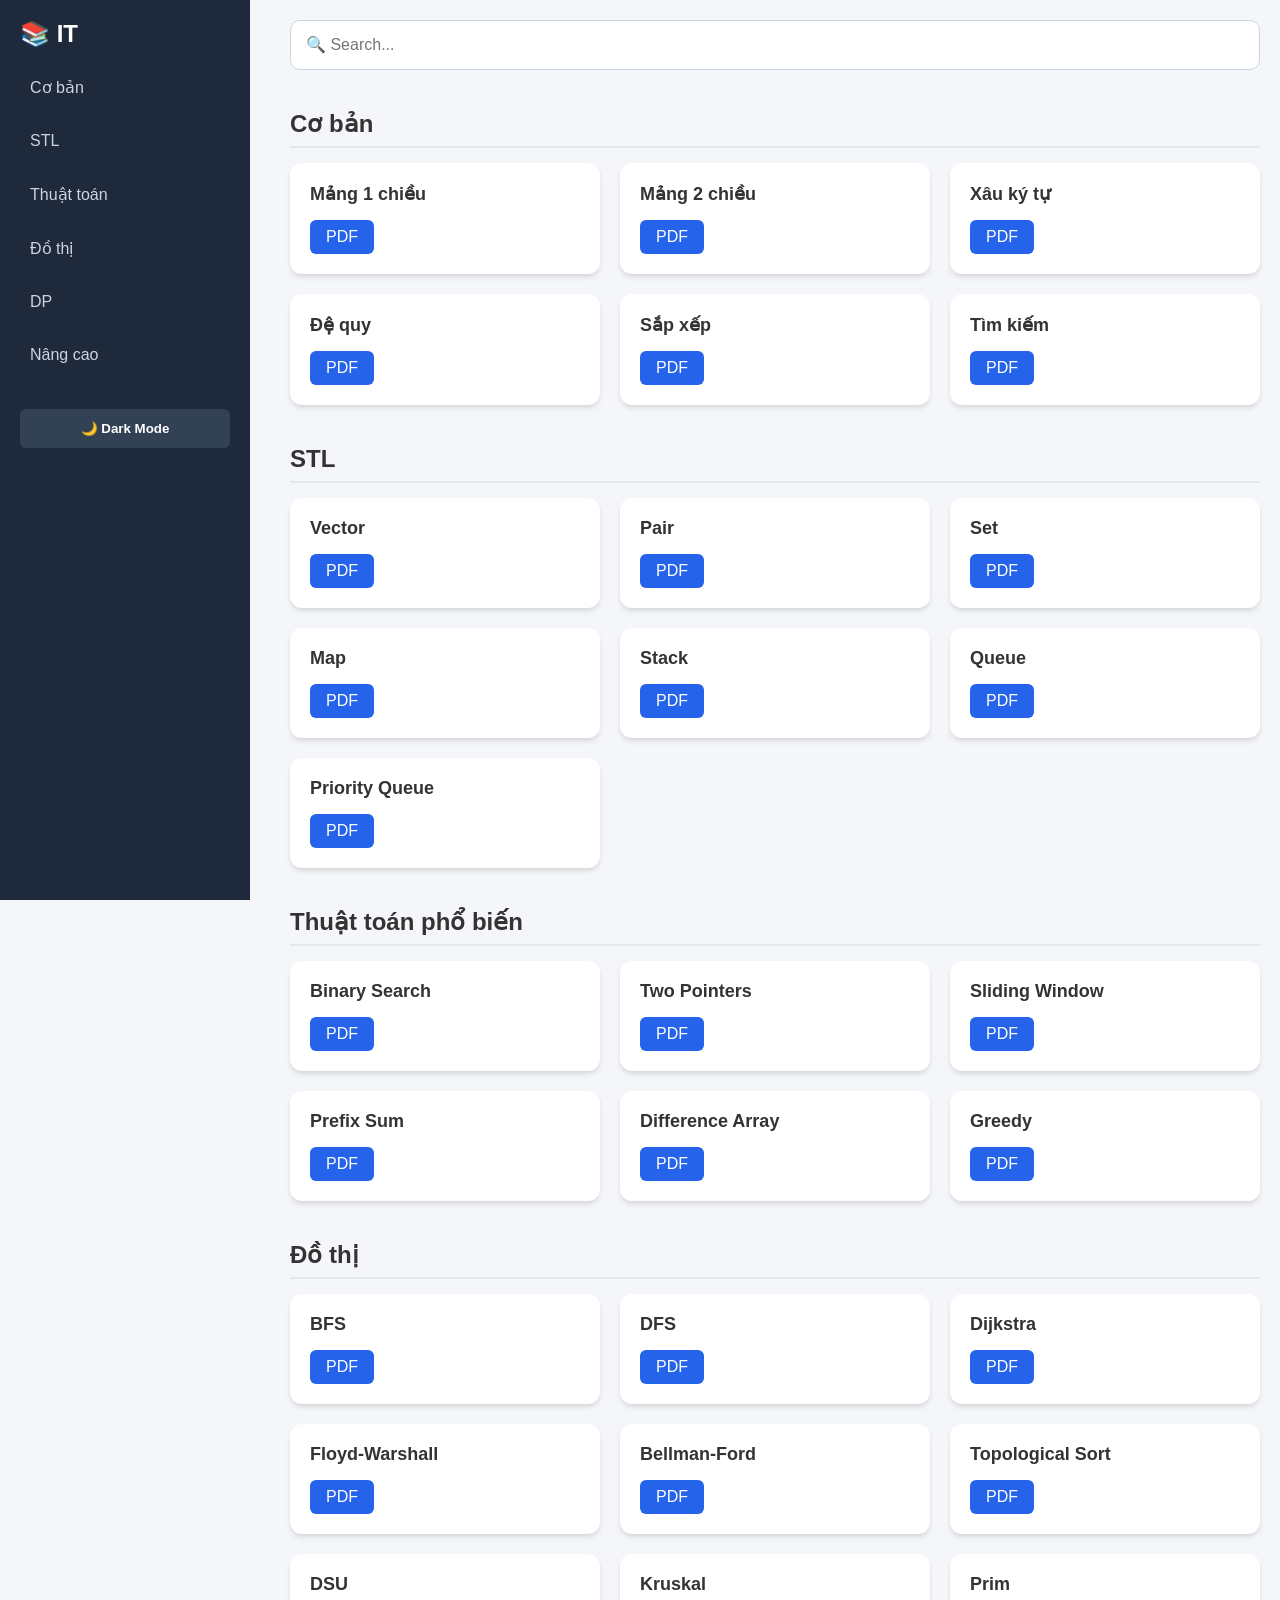
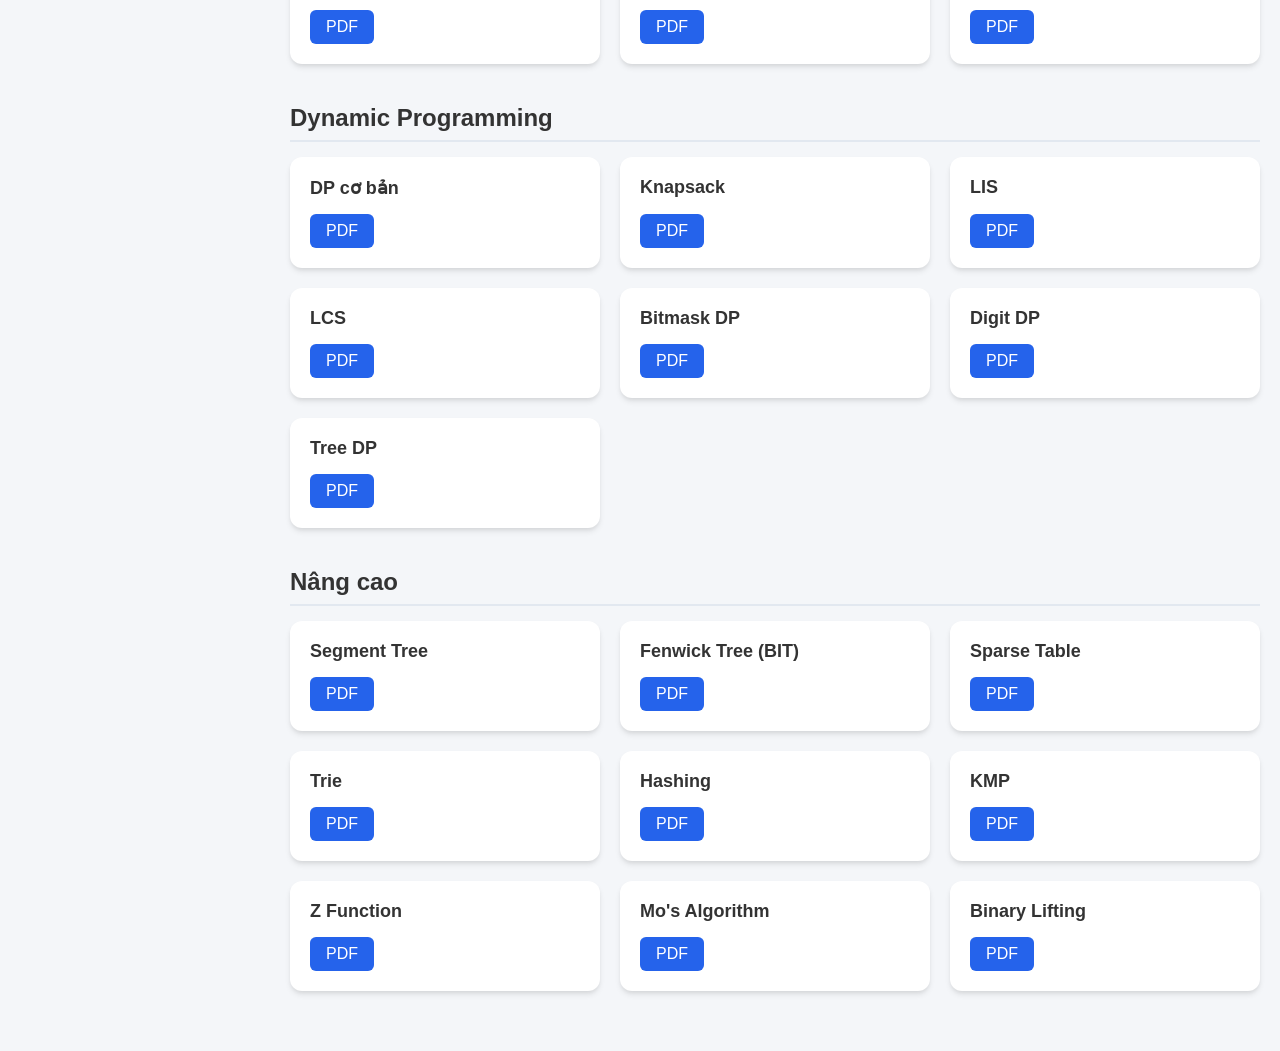
==== index.html @ ba8b143a "Update index.html" ====
<!DOCTYPE html>
<html lang="vi">
<head>
    <meta charset="UTF-8">
    <meta name="viewport" content="width=device-width, initial-scale=1.0">
    <title>IT - Tài liệu học tập</title>
    <!-- Dòng dưới này dùng để kết nối file art.css của bạn vào trang web -->
    <link rel="stylesheet" href="art.css">
</head>
<body>

<div class="sidebar">
    <h2>📚 IT</h2>

    <a href="#basic">Cơ bản</a>
    <a href="#stl">STL</a>
    <a href="#algo">Thuật toán</a>
    <a href="#graph">Đồ thị</a>
    <a href="#dp">DP</a>
    <a href="#advanced">Nâng cao</a>

    <button onclick="toggleTheme()">
        🌙 Dark Mode
    </button>
</div>

<div class="main">

<input
    type="text"
    id="search"
    placeholder="🔍 Search..."
    onkeyup="searchDocs()"
>

<p id="counter"></p>

<!-- CƠ BẢN -->
<div class="category" id="basic">
<h2>Cơ bản</h2>

<div class="grid">

<div class="card"><h3>Mảng 1 chiều</h3><a href="#">PDF</a></div>
<div class="card"><h3>Mảng 2 chiều</h3><a href="#">PDF</a></div>
<div class="card"><h3>Xâu ký tự</h3><a href="#">PDF</a></div>
<div class="card"><h3>Đệ quy</h3><a href="#">PDF</a></div>
<div class="card"><h3>Sắp xếp</h3><a href="#">PDF</a></div>
<div class="card"><h3>Tìm kiếm</h3><a href="#">PDF</a></div>

</div>
</div>

<!-- STL -->
<div class="category" id="stl">
<h2>STL</h2>

<div class="grid">

<div class="card"><h3>Vector</h3><a href="#">PDF</a></div>
<div class="card"><h3>Pair</h3><a href="#">PDF</a></div>
<div class="card"><h3>Set</h3><a href="#">PDF</a></div>
<div class="card"><h3>Map</h3><a href="#">PDF</a></div>
<div class="card"><h3>Stack</h3><a href="#">PDF</a></div>
<div class="card"><h3>Queue</h3><a href="#">PDF</a></div>
<div class="card"><h3>Priority Queue</h3><a href="#">PDF</a></div>

</div>
</div>

<!-- THUẬT TOÁN -->
<div class="category" id="algo">
<h2>Thuật toán phổ biến</h2>

<div class="grid">

<div class="card"><h3>Binary Search</h3><a href="#">PDF</a></div>
<div class="card"><h3>Two Pointers</h3><a href="#">PDF</a></div>
<div class="card"><h3>Sliding Window</h3><a href="#">PDF</a></div>
<div class="card"><h3>Prefix Sum</h3><a href="#">PDF</a></div>
<div class="card"><h3>Difference Array</h3><a href="#">PDF</a></div>
<div class="card"><h3>Greedy</h3><a href="#">PDF</a></div>

</div>
</div>

<!-- ĐỒ THỊ -->
<div class="category" id="graph">
<h2>Đồ thị</h2>

<div class="grid">

<div class="card"><h3>BFS</h3><a href="#">PDF</a></div>
<div class="card"><h3>DFS</h3><a href="#">PDF</a></div>
<div class="card"><h3>Dijkstra</h3><a href="#">PDF</a></div>
<div class="card"><h3>Floyd-Warshall</h3><a href="#">PDF</a></div>
<div class="card"><h3>Bellman-Ford</h3><a href="#">PDF</a></div>
<div class="card"><h3>Topological Sort</h3><a href="#">PDF</a></div>
<div class="card"><h3>DSU</h3><a href="#">PDF</a></div>
<div class="card"><h3>Kruskal</h3><a href="#">PDF</a></div>
<div class="card"><h3>Prim</h3><a href="#">PDF</a></div>

</div>
</div>

<!-- DP -->
<div class="category" id="dp">
<h2>Dynamic Programming</h2>

<div class="grid">

<div class="card"><h3>DP cơ bản</h3><a href="#">PDF</a></div>
<div class="card"><h3>Knapsack</h3><a href="#">PDF</a></div>
<div class="card"><h3>LIS</h3><a href="#">PDF</a></div>
<div class="card"><h3>LCS</h3><a href="#">PDF</a></div>
<div class="card"><h3>Bitmask DP</h3><a href="#">PDF</a></div>
<div class="card"><h3>Digit DP</h3><a href="#">PDF</a></div>
<div class="card"><h3>Tree DP</h3><a href="#">PDF</a></div>

</div>
</div>

<!-- NÂNG CAO -->
<div class="category" id="advanced">
<h2>Nâng cao</h2>

<div class="grid">

<div class="card"><h3>Segment Tree</h3><a href="#">PDF</a></div>
<div class="card"><h3>Fenwick Tree (BIT)</h3><a href="#">PDF</a></div>
<div class="card"><h3>Sparse Table</h3><a href="#">PDF</a></div>
<div class="card"><h3>Trie</h3><a href="#">PDF</a></div>
<div class="card"><h3>Hashing</h3><a href="#">PDF</a></div>
<div class="card"><h3>KMP</h3><a href="#">PDF</a></div>
<div class="card"><h3>Z Function</h3><a href="#">PDF</a></div>
<div class="card"><h3>Mo's Algorithm</h3><a href="#">PDF</a></div>
<div class="card"><h3>Binary Lifting</h3><a href="#">PDF</a></div>

</div>
</div>

</div>

<!-- Dòng dưới này dùng để kết nối file script.js của bạn vào trang web -->
<script src="script.js"></script>
</body>
</html>
---- art.css ----
html {
    scroll-behavior: smooth;
}

body {
    margin: 0;
    font-family: 'Segoe UI', Arial, sans-serif;
    background: #f4f6f9;
    color: #333;
    transition: background 0.3s, color 0.3s;
}

/* SIDEBAR */
.sidebar {
    position: fixed;
    left: 0;
    top: 0;
    width: 250px;
    height: 100vh;
    background: #1e293b;
    padding: 20px;
    box-sizing: border-box;
}

.sidebar h2 {
    color: white;
    margin-top: 0;
    font-size: 24px;
}

.sidebar a {
    display: block;
    color: #cbd5e1;
    text-decoration: none;
    margin: 15px 0;
    padding: 10px;
    border-radius: 6px;
    transition: 0.2s;
}

.sidebar a:hover {
    background: #334155;
    color: white;
}

.sidebar button {
    width: 100%;
    padding: 12px;
    margin-top: 20px;
    cursor: pointer;
    background: #334155;
    color: white;
    border: none;
    border-radius: 6px;
    font-weight: bold;
    transition: 0.2s;
}

.sidebar button:hover {
    background: #475569;
}

/* MAIN CONTENT */
.main {
    margin-left: 270px;
    padding: 20px;
    box-sizing: border-box;
}

#search {
    width: 100%;
    padding: 15px;
    border-radius: 10px;
    border: 1px solid #cbd5e1;
    margin-bottom: 20px;
    box-sizing: border-box;
    font-size: 16px;
}

.category {
    margin-bottom: 40px;
}

.category h2 {
    border-bottom: 2px solid #e2e8f0;
    padding-bottom: 8px;
    margin-bottom: 15px;
}

/* GRID & CARD */
.grid {
    display: grid;
    grid-template-columns: repeat(auto-fill, minmax(250px, 1fr));
    gap: 20px;
}

.card {
    background: white;
    padding: 20px;
    border-radius: 12px;
    box-shadow: 0 4px 6px -1px rgba(0, 0, 0, 0.1), 0 2px 4px -1px rgba(0, 0, 0, 0.06);
    transition: 0.3s;
    display: flex;
    flex-direction: column;
    justify-content: space-between;
}

.card h3 {
    margin: 0 0 15px 0;
    font-size: 18px;
}

.card a {
    display: inline-block;
    align-self: flex-start;
    padding: 8px 16px;
    background: #2563eb;
    color: white;
    text-decoration: none;
    border-radius: 6px;
    font-weight: 500;
    transition: 0.2s;
}

.card a:hover {
    background: #1d4ed8;
}

/* DARK MODE CONFIGURATION */
body.dark {
    background: #0f172a;
    color: #f8fafc;
}

body.dark .category h2 {
    border-bottom-color: #334155;
}

body.dark #search {
    background: #1e293b;
    border-color: #334155;
    color: white;
}

body.dark .card {
    background: #1e293b;
    color: #f8fafc;
    box-shadow: 0 4px 6px -1px rgba(0, 0, 0, 0.5);
}

body.dark .card a {
    background: #3b82f6;
}

body.dark .card a:hover {
    background: #2563eb;
}
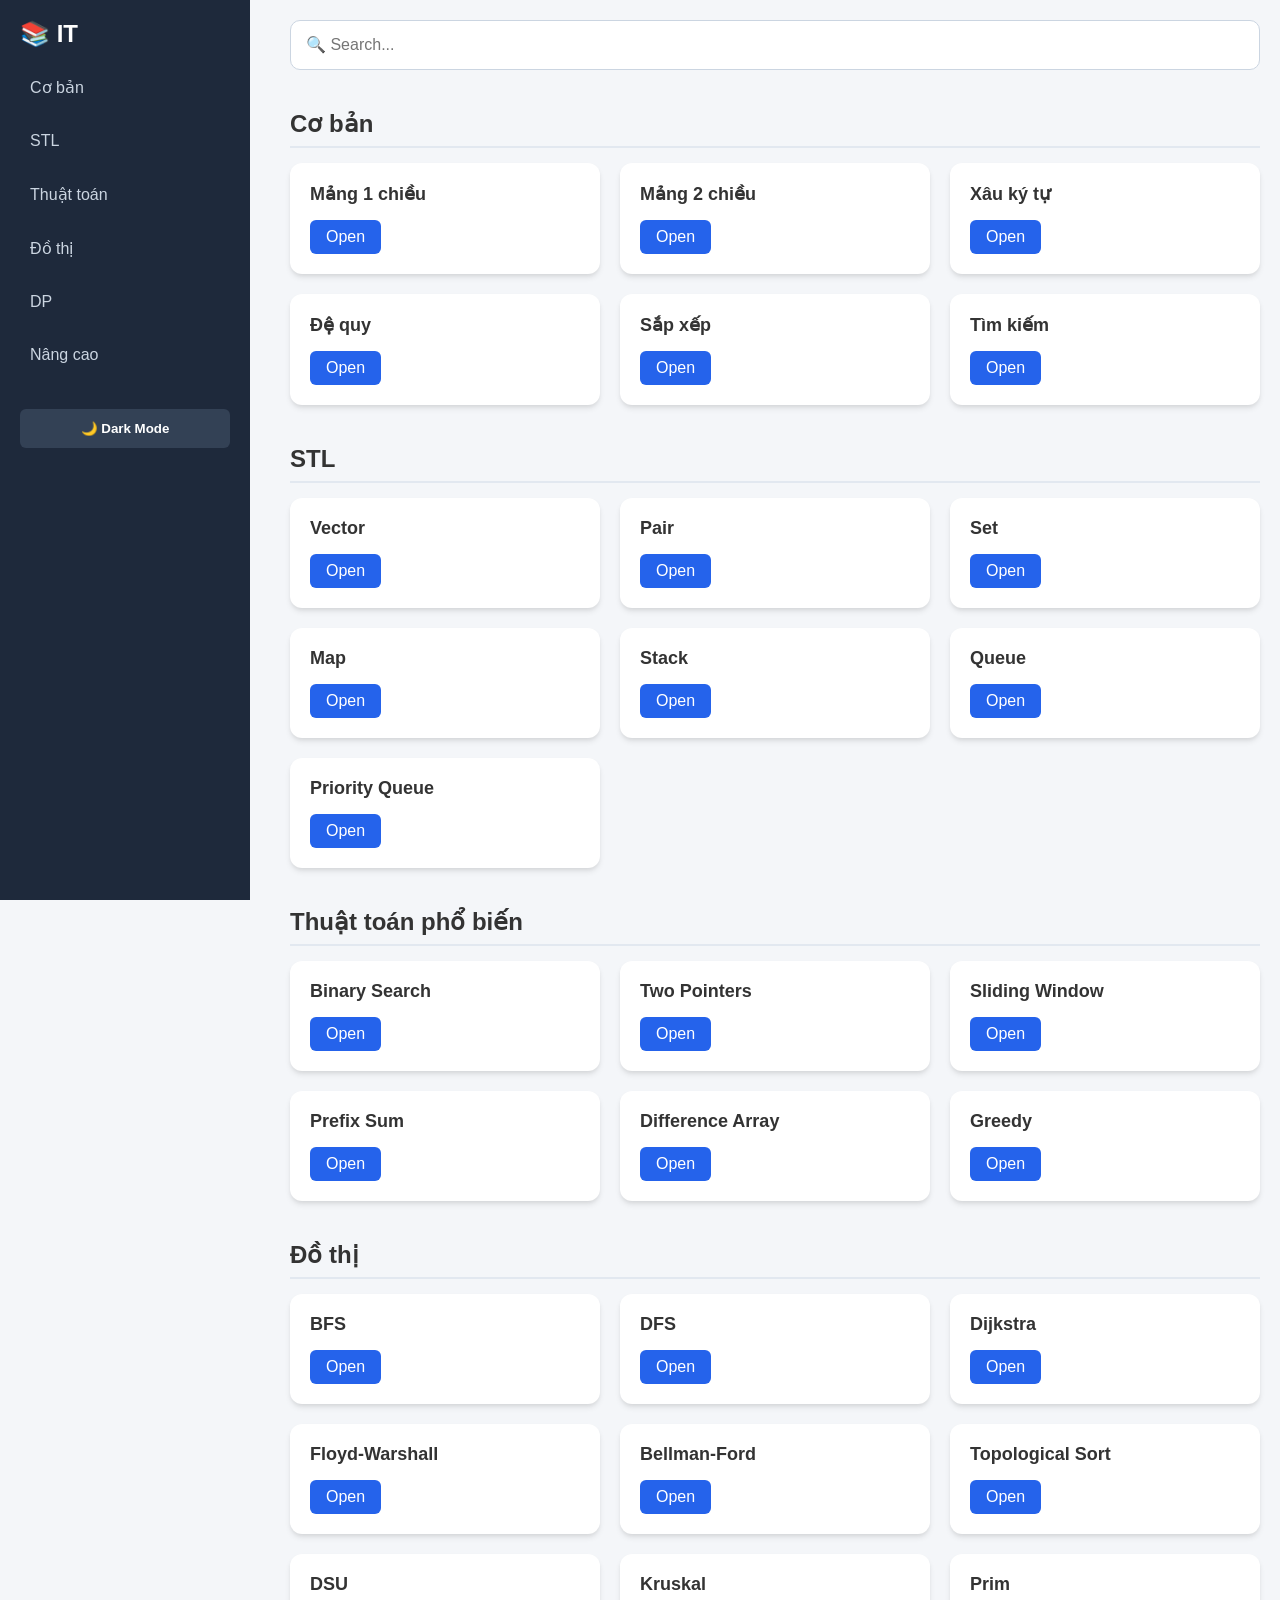
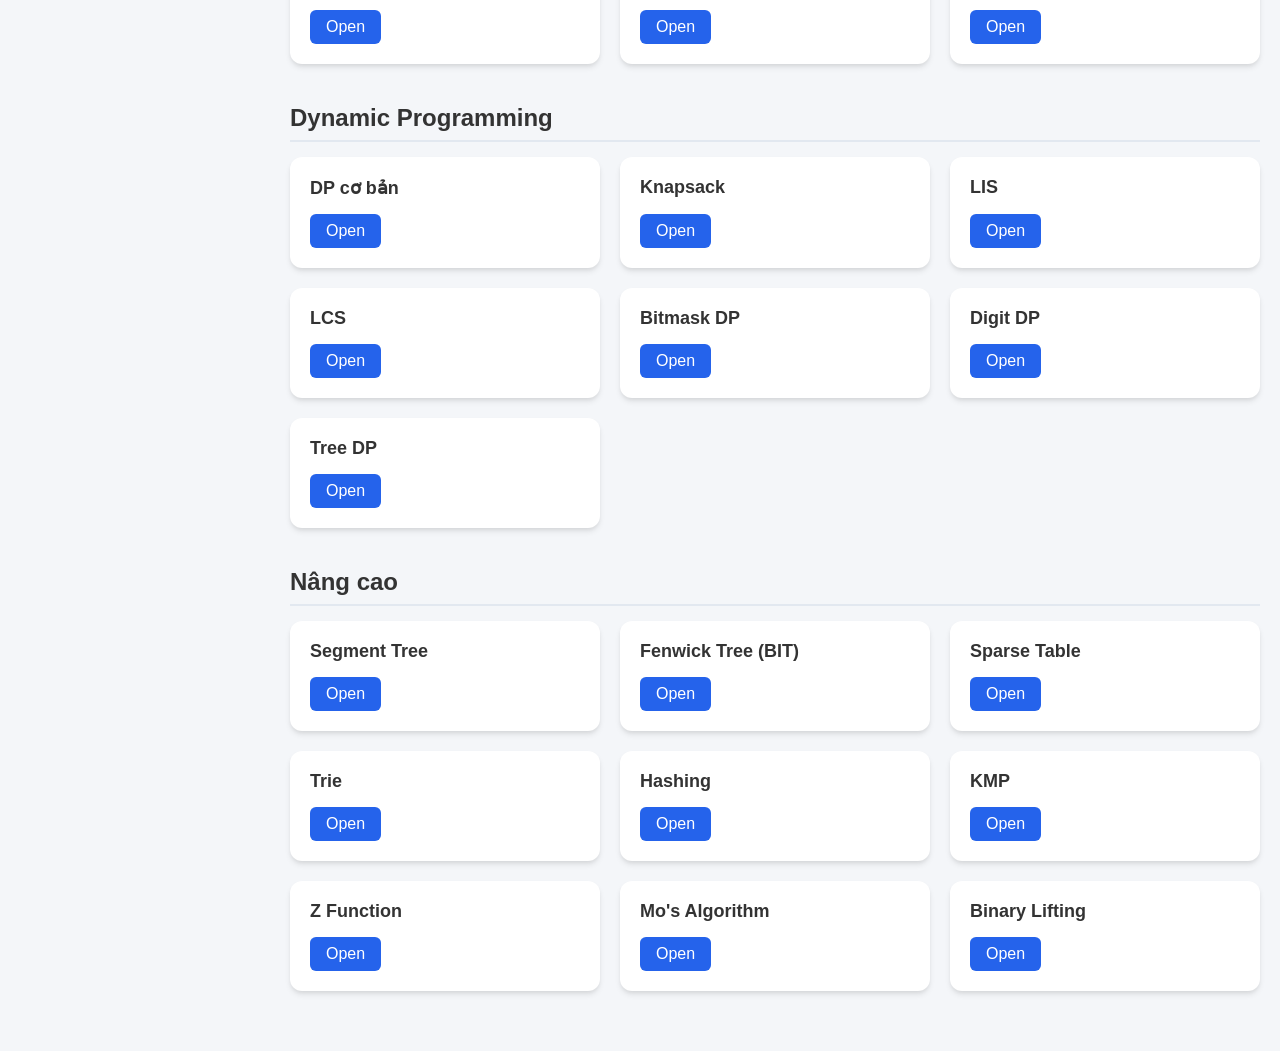
==== commit b077b377: "Update index.html" ====
--- a/index.html
+++ b/index.html
@@ -41,12 +41,12 @@
 
 <div class="grid">
 
-<div class="card"><h3>Mảng 1 chiều</h3><a href="#">PDF</a></div>
-<div class="card"><h3>Mảng 2 chiều</h3><a href="#">PDF</a></div>
-<div class="card"><h3>Xâu ký tự</h3><a href="#">PDF</a></div>
-<div class="card"><h3>Đệ quy</h3><a href="#">PDF</a></div>
-<div class="card"><h3>Sắp xếp</h3><a href="#">PDF</a></div>
-<div class="card"><h3>Tìm kiếm</h3><a href="#">PDF</a></div>
+<div class="card"><h3>Mảng 1 chiều</h3><a href="mang1chieu.html">Open</a></div>
+<div class="card"><h3>Mảng 2 chiều</h3><a href="#">Open</a></div>
+<div class="card"><h3>Xâu ký tự</h3><a href="#">Open</a></div>
+<div class="card"><h3>Đệ quy</h3><a href="#">Open</a></div>
+<div class="card"><h3>Sắp xếp</h3><a href="#">Open</a></div>
+<div class="card"><h3>Tìm kiếm</h3><a href="#">Open</a></div>
 
 </div>
 </div>
@@ -57,13 +57,13 @@
 
 <div class="grid">
 
-<div class="card"><h3>Vector</h3><a href="#">PDF</a></div>
-<div class="card"><h3>Pair</h3><a href="#">PDF</a></div>
-<div class="card"><h3>Set</h3><a href="#">PDF</a></div>
-<div class="card"><h3>Map</h3><a href="#">PDF</a></div>
-<div class="card"><h3>Stack</h3><a href="#">PDF</a></div>
-<div class="card"><h3>Queue</h3><a href="#">PDF</a></div>
-<div class="card"><h3>Priority Queue</h3><a href="#">PDF</a></div>
+<div class="card"><h3>Vector</h3><a href="#">Open</a></div>
+<div class="card"><h3>Pair</h3><a href="#">Open</a></div>
+<div class="card"><h3>Set</h3><a href="#">Open</a></div>
+<div class="card"><h3>Map</h3><a href="#">Open</a></div>
+<div class="card"><h3>Stack</h3><a href="#">Open</a></div>
+<div class="card"><h3>Queue</h3><a href="#">Open</a></div>
+<div class="card"><h3>Priority Queue</h3><a href="#">Open</a></div>
 
 </div>
 </div>
@@ -74,12 +74,12 @@
 
 <div class="grid">
 
-<div class="card"><h3>Binary Search</h3><a href="#">PDF</a></div>
-<div class="card"><h3>Two Pointers</h3><a href="#">PDF</a></div>
-<div class="card"><h3>Sliding Window</h3><a href="#">PDF</a></div>
-<div class="card"><h3>Prefix Sum</h3><a href="#">PDF</a></div>
-<div class="card"><h3>Difference Array</h3><a href="#">PDF</a></div>
-<div class="card"><h3>Greedy</h3><a href="#">PDF</a></div>
+<div class="card"><h3>Binary Search</h3><a href="#">Open</a></div>
+<div class="card"><h3>Two Pointers</h3><a href="#">Open</a></div>
+<div class="card"><h3>Sliding Window</h3><a href="#">Open</a></div>
+<div class="card"><h3>Prefix Sum</h3><a href="#">Open</a></div>
+<div class="card"><h3>Difference Array</h3><a href="#">Open</a></div>
+<div class="card"><h3>Greedy</h3><a href="#">Open</a></div>
 
 </div>
 </div>
@@ -90,15 +90,15 @@
 
 <div class="grid">
 
-<div class="card"><h3>BFS</h3><a href="#">PDF</a></div>
-<div class="card"><h3>DFS</h3><a href="#">PDF</a></div>
-<div class="card"><h3>Dijkstra</h3><a href="#">PDF</a></div>
-<div class="card"><h3>Floyd-Warshall</h3><a href="#">PDF</a></div>
-<div class="card"><h3>Bellman-Ford</h3><a href="#">PDF</a></div>
-<div class="card"><h3>Topological Sort</h3><a href="#">PDF</a></div>
-<div class="card"><h3>DSU</h3><a href="#">PDF</a></div>
-<div class="card"><h3>Kruskal</h3><a href="#">PDF</a></div>
-<div class="card"><h3>Prim</h3><a href="#">PDF</a></div>
+<div class="card"><h3>BFS</h3><a href="#">Open</a></div>
+<div class="card"><h3>DFS</h3><a href="#">Open</a></div>
+<div class="card"><h3>Dijkstra</h3><a href="#">Open</a></div>
+<div class="card"><h3>Floyd-Warshall</h3><a href="#">Open</a></div>
+<div class="card"><h3>Bellman-Ford</h3><a href="#">Open</a></div>
+<div class="card"><h3>Topological Sort</h3><a href="#">Open</a></div>
+<div class="card"><h3>DSU</h3><a href="#">Open</a></div>
+<div class="card"><h3>Kruskal</h3><a href="#">Open</a></div>
+<div class="card"><h3>Prim</h3><a href="#">Open</a></div>
 
 </div>
 </div>
@@ -109,13 +109,13 @@
 
 <div class="grid">
 
-<div class="card"><h3>DP cơ bản</h3><a href="#">PDF</a></div>
-<div class="card"><h3>Knapsack</h3><a href="#">PDF</a></div>
-<div class="card"><h3>LIS</h3><a href="#">PDF</a></div>
-<div class="card"><h3>LCS</h3><a href="#">PDF</a></div>
-<div class="card"><h3>Bitmask DP</h3><a href="#">PDF</a></div>
-<div class="card"><h3>Digit DP</h3><a href="#">PDF</a></div>
-<div class="card"><h3>Tree DP</h3><a href="#">PDF</a></div>
+<div class="card"><h3>DP cơ bản</h3><a href="#">Open</a></div>
+<div class="card"><h3>Knapsack</h3><a href="#">Open</a></div>
+<div class="card"><h3>LIS</h3><a href="#">Open</a></div>
+<div class="card"><h3>LCS</h3><a href="#">Open</a></div>
+<div class="card"><h3>Bitmask DP</h3><a href="#">Open</a></div>
+<div class="card"><h3>Digit DP</h3><a href="#">Open</a></div>
+<div class="card"><h3>Tree DP</h3><a href="#">Open</a></div>
 
 </div>
 </div>
@@ -126,15 +126,15 @@
 
 <div class="grid">
 
-<div class="card"><h3>Segment Tree</h3><a href="#">PDF</a></div>
-<div class="card"><h3>Fenwick Tree (BIT)</h3><a href="#">PDF</a></div>
-<div class="card"><h3>Sparse Table</h3><a href="#">PDF</a></div>
-<div class="card"><h3>Trie</h3><a href="#">PDF</a></div>
-<div class="card"><h3>Hashing</h3><a href="#">PDF</a></div>
-<div class="card"><h3>KMP</h3><a href="#">PDF</a></div>
-<div class="card"><h3>Z Function</h3><a href="#">PDF</a></div>
-<div class="card"><h3>Mo's Algorithm</h3><a href="#">PDF</a></div>
-<div class="card"><h3>Binary Lifting</h3><a href="#">PDF</a></div>
+<div class="card"><h3>Segment Tree</h3><a href="#">Open</a></div>
+<div class="card"><h3>Fenwick Tree (BIT)</h3><a href="#">Open</a></div>
+<div class="card"><h3>Sparse Table</h3><a href="#">Open</a></div>
+<div class="card"><h3>Trie</h3><a href="#">Open</a></div>
+<div class="card"><h3>Hashing</h3><a href="#">Open</a></div>
+<div class="card"><h3>KMP</h3><a href="#">Open</a></div>
+<div class="card"><h3>Z Function</h3><a href="#">Open</a></div>
+<div class="card"><h3>Mo's Algorithm</h3><a href="#">Open</a></div>
+<div class="card"><h3>Binary Lifting</h3><a href="#">Open</a></div>
 
 </div>
 </div>
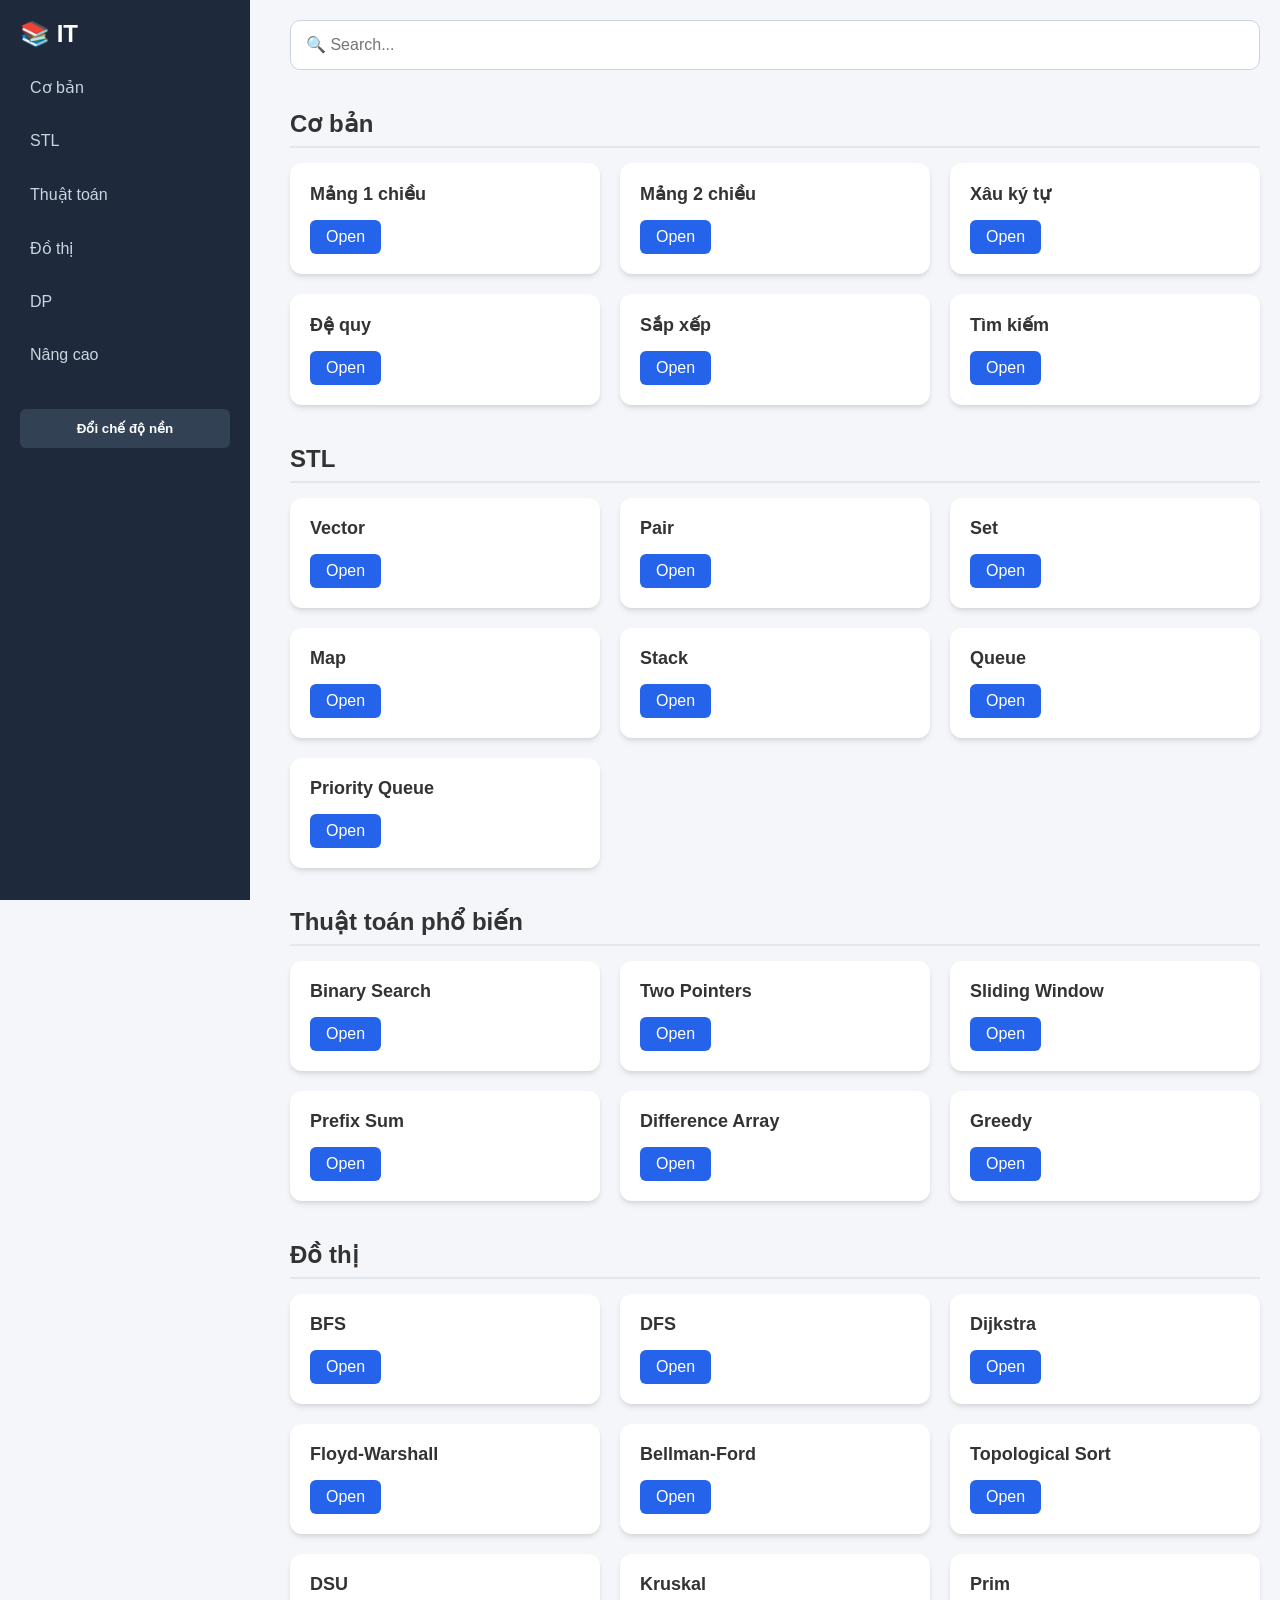
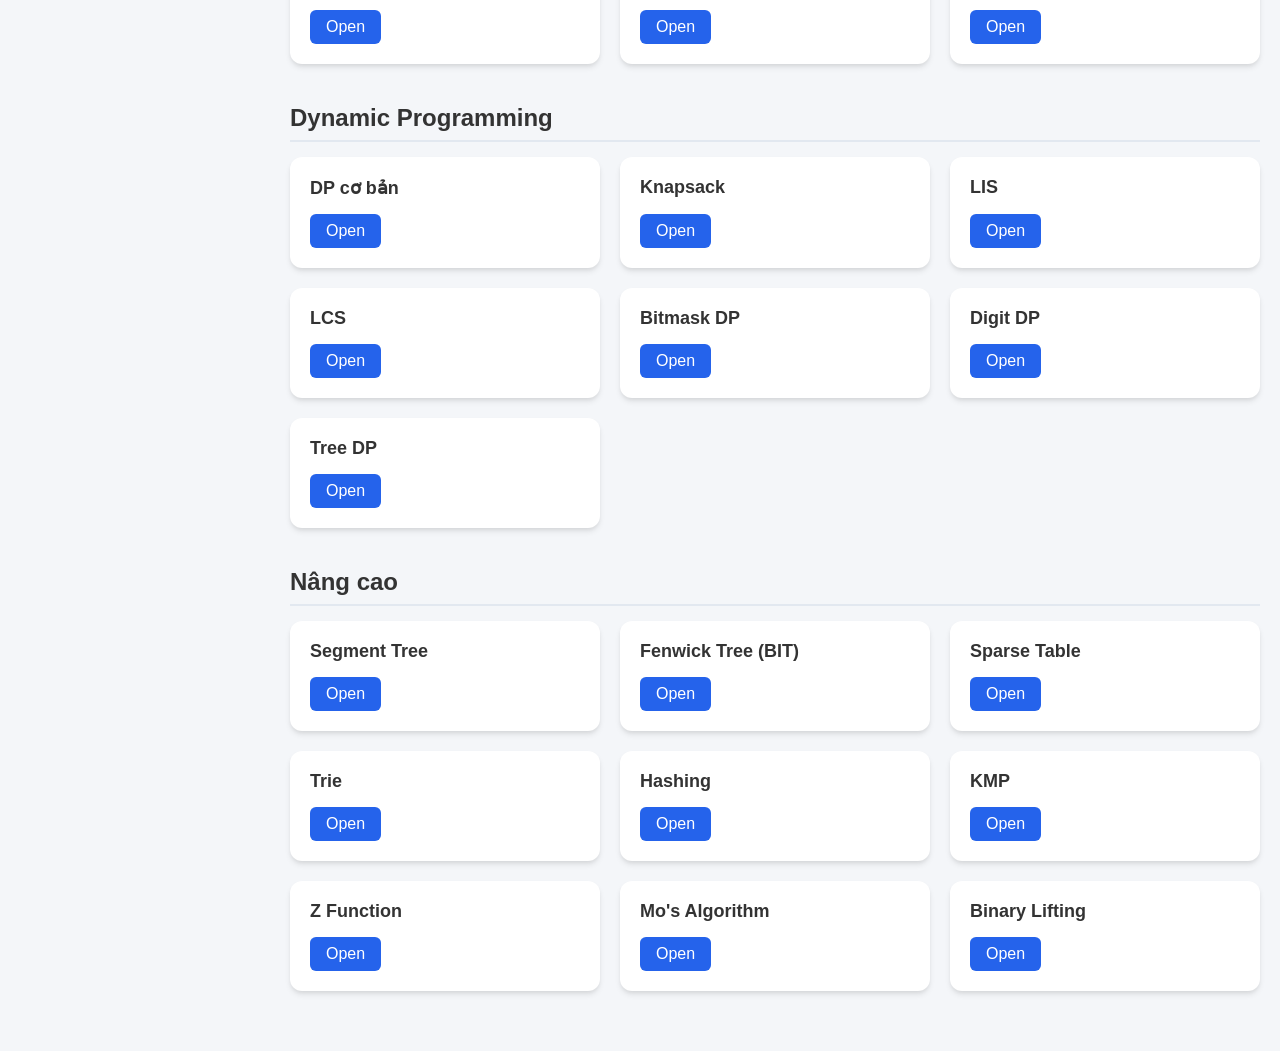
==== commit 6703e50d: "Update index.html" ====
--- a/index.html
+++ b/index.html
@@ -4,8 +4,8 @@
     <meta charset="UTF-8">
     <meta name="viewport" content="width=device-width, initial-scale=1.0">
     <title>IT - Tài liệu học tập</title>
-    <!-- Dòng dưới này dùng để kết nối file art.css của bạn vào trang web -->
-    <link rel="stylesheet" href="art.css">
+    <!-- Dòng dưới này dùng để kết nối file style.css của bạn vào trang web -->
+    <link rel="stylesheet" href="style.css">
 </head>
 <body>
 
@@ -20,7 +20,7 @@
     <a href="#advanced">Nâng cao</a>
 
     <button onclick="toggleTheme()">
-        🌙 Dark Mode
+        Đổi chế độ nền
     </button>
 </div>
 
@@ -42,11 +42,11 @@
 <div class="grid">
 
 <div class="card"><h3>Mảng 1 chiều</h3><a href="mang1chieu.html">Open</a></div>
-<div class="card"><h3>Mảng 2 chiều</h3><a href="#">Open</a></div>
-<div class="card"><h3>Xâu ký tự</h3><a href="#">Open</a></div>
-<div class="card"><h3>Đệ quy</h3><a href="#">Open</a></div>
-<div class="card"><h3>Sắp xếp</h3><a href="#">Open</a></div>
-<div class="card"><h3>Tìm kiếm</h3><a href="#">Open</a></div>
+<div class="card"><h3>Mảng 2 chiều</h3><a href="mang2chieu.html">Open</a></div>
+<div class="card"><h3>Xâu ký tự</h3><a href="xaukytu.html">Open</a></div>
+<div class="card"><h3>Đệ quy</h3><a href="dequy.html">Open</a></div>
+<div class="card"><h3>Sắp xếp</h3><a href="sapxep.html">Open</a></div>
+<div class="card"><h3>Tìm kiếm</h3><a href="timkiem.html">Open</a></div>
 
 </div>
 </div>
@@ -57,13 +57,13 @@
 
 <div class="grid">
 
-<div class="card"><h3>Vector</h3><a href="#">Open</a></div>
-<div class="card"><h3>Pair</h3><a href="#">Open</a></div>
-<div class="card"><h3>Set</h3><a href="#">Open</a></div>
-<div class="card"><h3>Map</h3><a href="#">Open</a></div>
-<div class="card"><h3>Stack</h3><a href="#">Open</a></div>
-<div class="card"><h3>Queue</h3><a href="#">Open</a></div>
-<div class="card"><h3>Priority Queue</h3><a href="#">Open</a></div>
+<div class="card"><h3>Vector</h3><a href="vector.html">Open</a></div>
+<div class="card"><h3>Pair</h3><a href="pair.html">Open</a></div>
+<div class="card"><h3>Set</h3><a href="set.html">Open</a></div>
+<div class="card"><h3>Map</h3><a href="map.html">Open</a></div>
+<div class="card"><h3>Stack</h3><a href="stack.html">Open</a></div>
+<div class="card"><h3>Queue</h3><a href="queue.html">Open</a></div>
+<div class="card"><h3>Priority Queue</h3><a href="pr_queue.html">Open</a></div>
 
 </div>
 </div>
@@ -74,12 +74,12 @@
 
 <div class="grid">
 
-<div class="card"><h3>Binary Search</h3><a href="#">Open</a></div>
-<div class="card"><h3>Two Pointers</h3><a href="#">Open</a></div>
-<div class="card"><h3>Sliding Window</h3><a href="#">Open</a></div>
-<div class="card"><h3>Prefix Sum</h3><a href="#">Open</a></div>
-<div class="card"><h3>Difference Array</h3><a href="#">Open</a></div>
-<div class="card"><h3>Greedy</h3><a href="#">Open</a></div>
+<div class="card"><h3>Binary Search</h3><a href="tknp.html">Open</a></div>
+<div class="card"><h3>Two Pointers</h3><a href="2contro.html">Open</a></div>
+<div class="card"><h3>Sliding Window</h3><a href="cuasotruot.html">Open</a></div>
+<div class="card"><h3>Prefix Sum</h3><a href="mangcongdon.html">Open</a></div>
+<div class="card"><h3>Difference Array</h3><a href="manghieu.html">Open</a></div>
+<div class="card"><h3>Greedy</h3><a href="thamlam.html">Open</a></div>
 
 </div>
 </div>
@@ -90,15 +90,15 @@
 
 <div class="grid">
 
-<div class="card"><h3>BFS</h3><a href="#">Open</a></div>
-<div class="card"><h3>DFS</h3><a href="#">Open</a></div>
-<div class="card"><h3>Dijkstra</h3><a href="#">Open</a></div>
-<div class="card"><h3>Floyd-Warshall</h3><a href="#">Open</a></div>
-<div class="card"><h3>Bellman-Ford</h3><a href="#">Open</a></div>
-<div class="card"><h3>Topological Sort</h3><a href="#">Open</a></div>
-<div class="card"><h3>DSU</h3><a href="#">Open</a></div>
-<div class="card"><h3>Kruskal</h3><a href="#">Open</a></div>
-<div class="card"><h3>Prim</h3><a href="#">Open</a></div>
+<div class="card"><h3>BFS</h3><a href="bfs.html">Open</a></div>
+<div class="card"><h3>DFS</h3><a href="dfs.html">Open</a></div>
+<div class="card"><h3>Dijkstra</h3><a href="dij.html">Open</a></div>
+<div class="card"><h3>Floyd-Warshall</h3><a href="flo.html">Open</a></div>
+<div class="card"><h3>Bellman-Ford</h3><a href="bel.html">Open</a></div>
+<div class="card"><h3>Topological Sort</h3><a href="top.html">Open</a></div>
+<div class="card"><h3>DSU</h3><a href="dsu.html">Open</a></div>
+<div class="card"><h3>Kruskal</h3><a href="kru.html">Open</a></div>
+<div class="card"><h3>Prim</h3><a href="prim.html">Open</a></div>
 
 </div>
 </div>
@@ -109,13 +109,13 @@
 
 <div class="grid">
 
-<div class="card"><h3>DP cơ bản</h3><a href="#">Open</a></div>
-<div class="card"><h3>Knapsack</h3><a href="#">Open</a></div>
-<div class="card"><h3>LIS</h3><a href="#">Open</a></div>
-<div class="card"><h3>LCS</h3><a href="#">Open</a></div>
-<div class="card"><h3>Bitmask DP</h3><a href="#">Open</a></div>
-<div class="card"><h3>Digit DP</h3><a href="#">Open</a></div>
-<div class="card"><h3>Tree DP</h3><a href="#">Open</a></div>
+<div class="card"><h3>DP cơ bản</h3><a href="dp.html">Open</a></div>
+<div class="card"><h3>Knapsack</h3><a href="knap.html">Open</a></div>
+<div class="card"><h3>LIS</h3><a href="lis.html">Open</a></div>
+<div class="card"><h3>LCS</h3><a href="lcs.html">Open</a></div>
+<div class="card"><h3>Bitmask DP</h3><a href="bit_dp.html">Open</a></div>
+<div class="card"><h3>Digit DP</h3><a href="digit_dp.html">Open</a></div>
+<div class="card"><h3>Tree DP</h3><a href="tree_dp.html">Open</a></div>
 
 </div>
 </div>
@@ -126,15 +126,15 @@
 
 <div class="grid">
 
-<div class="card"><h3>Segment Tree</h3><a href="#">Open</a></div>
-<div class="card"><h3>Fenwick Tree (BIT)</h3><a href="#">Open</a></div>
-<div class="card"><h3>Sparse Table</h3><a href="#">Open</a></div>
-<div class="card"><h3>Trie</h3><a href="#">Open</a></div>
-<div class="card"><h3>Hashing</h3><a href="#">Open</a></div>
-<div class="card"><h3>KMP</h3><a href="#">Open</a></div>
-<div class="card"><h3>Z Function</h3><a href="#">Open</a></div>
-<div class="card"><h3>Mo's Algorithm</h3><a href="#">Open</a></div>
-<div class="card"><h3>Binary Lifting</h3><a href="#">Open</a></div>
+<div class="card"><h3>Segment Tree</h3><a href="seg_tree.html">Open</a></div>
+<div class="card"><h3>Fenwick Tree (BIT)</h3><a href="fen_tree.html">Open</a></div>
+<div class="card"><h3>Sparse Table</h3><a href="sp_table.html">Open</a></div>
+<div class="card"><h3>Trie</h3><a href="trie.html">Open</a></div>
+<div class="card"><h3>Hashing</h3><a href="hashing.html">Open</a></div>
+<div class="card"><h3>KMP</h3><a href="kmp.html">Open</a></div>
+<div class="card"><h3>Z Function</h3><a href="z_func.html">Open</a></div>
+<div class="card"><h3>Mo's Algorithm</h3><a href="mo's_alg.html">Open</a></div>
+<div class="card"><h3>Binary Lifting</h3><a href="binary_lif.html">Open</a></div>
 
 </div>
 </div>
--- a/style.css
+++ b/style.css
@@ -0,0 +1,157 @@
+html {
+    scroll-behavior: smooth;
+}
+
+body {
+    margin: 0;
+    font-family: 'Segoe UI', Arial, sans-serif;
+    background: #f4f6f9;
+    color: #333;
+    transition: background 0.3s, color 0.3s;
+}
+
+/* SIDEBAR */
+.sidebar {
+    position: fixed;
+    left: 0;
+    top: 0;
+    width: 250px;
+    height: 100vh;
+    background: #1e293b;
+    padding: 20px;
+    box-sizing: border-box;
+}
+
+.sidebar h2 {
+    color: white;
+    margin-top: 0;
+    font-size: 24px;
+}
+
+.sidebar a {
+    display: block;
+    color: #cbd5e1;
+    text-decoration: none;
+    margin: 15px 0;
+    padding: 10px;
+    border-radius: 6px;
+    transition: 0.2s;
+}
+
+.sidebar a:hover {
+    background: #334155;
+    color: white;
+}
+
+.sidebar button {
+    width: 100%;
+    padding: 12px;
+    margin-top: 20px;
+    cursor: pointer;
+    background: #334155;
+    color: white;
+    border: none;
+    border-radius: 6px;
+    font-weight: bold;
+    transition: 0.2s;
+}
+
+.sidebar button:hover {
+    background: #475569;
+}
+
+/* MAIN CONTENT */
+.main {
+    margin-left: 270px;
+    padding: 20px;
+    box-sizing: border-box;
+}
+
+#search {
+    width: 100%;
+    padding: 15px;
+    border-radius: 10px;
+    border: 1px solid #cbd5e1;
+    margin-bottom: 20px;
+    box-sizing: border-box;
+    font-size: 16px;
+}
+
+.category {
+    margin-bottom: 40px;
+}
+
+.category h2 {
+    border-bottom: 2px solid #e2e8f0;
+    padding-bottom: 8px;
+    margin-bottom: 15px;
+}
+
+/* GRID & CARD */
+.grid {
+    display: grid;
+    grid-template-columns: repeat(auto-fill, minmax(250px, 1fr));
+    gap: 20px;
+}
+
+.card {
+    background: white;
+    padding: 20px;
+    border-radius: 12px;
+    box-shadow: 0 4px 6px -1px rgba(0, 0, 0, 0.1), 0 2px 4px -1px rgba(0, 0, 0, 0.06);
+    transition: 0.3s;
+    display: flex;
+    flex-direction: column;
+    justify-content: space-between;
+}
+
+.card h3 {
+    margin: 0 0 15px 0;
+    font-size: 18px;
+}
+
+.card a {
+    display: inline-block;
+    align-self: flex-start;
+    padding: 8px 16px;
+    background: #2563eb;
+    color: white;
+    text-decoration: none;
+    border-radius: 6px;
+    font-weight: 500;
+    transition: 0.2s;
+}
+
+.card a:hover {
+    background: #1d4ed8;
+}
+
+/* DARK MODE CONFIGURATION */
+body.dark {
+    background: #0f172a;
+    color: #f8fafc;
+}
+
+body.dark .category h2 {
+    border-bottom-color: #334155;
+}
+
+body.dark #search {
+    background: #1e293b;
+    border-color: #334155;
+    color: white;
+}
+
+body.dark .card {
+    background: #1e293b;
+    color: #f8fafc;
+    box-shadow: 0 4px 6px -1px rgba(0, 0, 0, 0.5);
+}
+
+body.dark .card a {
+    background: #3b82f6;
+}
+
+body.dark .card a:hover {
+    background: #2563eb;
+}
